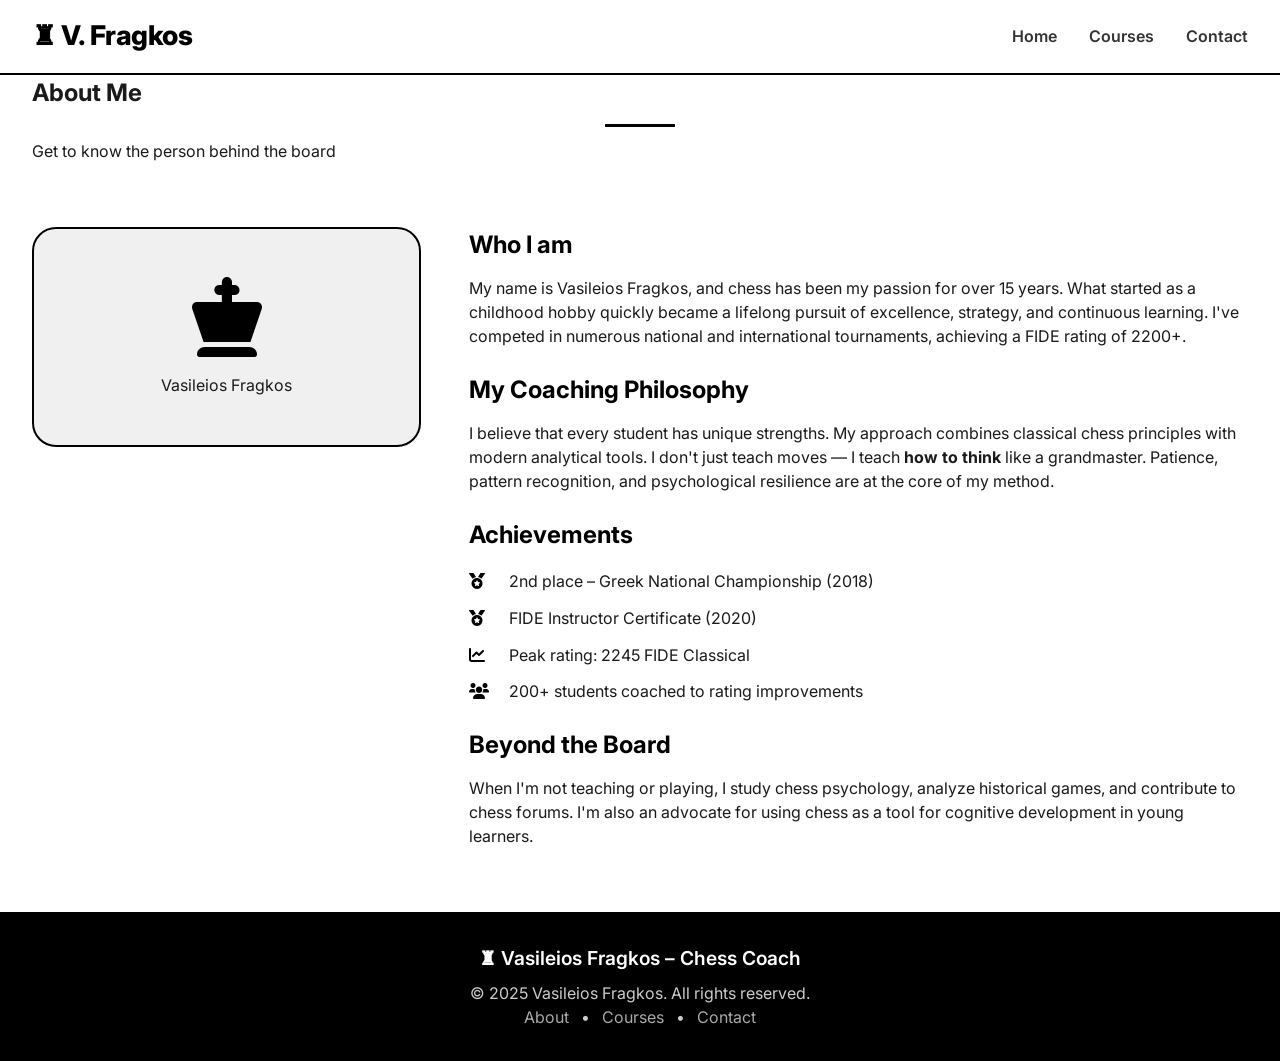
==== aboutme.html @ 3da3194d "Create aboutme.html" ====
<!-- about.html -->
<!DOCTYPE html>
<html lang="en">
<head>
    <meta charset="UTF-8">
    <meta name="viewport" content="width=device-width, initial-scale=1.0">
    <title>Vasileios Fragkos | About Me</title>
    <link href="https://fonts.googleapis.com/css2?family=Inter:opsz,wght@14..32,300;400;600;700;800&display=swap" rel="stylesheet">
    <link rel="stylesheet" href="https://cdnjs.cloudflare.com/ajax/libs/font-awesome/6.0.0-beta3/css/all.min.css">
    <link rel="stylesheet" href="css/style.css">
</head>
<body>
    <nav class="navbar">
        <div class="container nav-container">
            <a href="index.html" class="logo">♜ V. Fragkos</a>
            <ul class="nav-links">
                <li><a href="index.html">Home</a></li>
                <li><a href="courses.html">Courses</a></li>
                <li><a href="contact.html">Contact</a></li>
            </ul>
            <div class="hamburger">
                <span></span><span></span><span></span>
            </div>
        </div>
    </nav>

    <main>
        <section class="page-header">
            <div class="container">
                <h1>About Me</h1>
                <div class="divider"></div>
                <p>Get to know the person behind the board</p>
            </div>
        </section>

        <section class="about-page">
            <div class="container">
                <div class="about-grid-full">
                    <div class="about-portrait">
                        <div class="portrait-placeholder">
                            <i class="fas fa-chess-king"></i>
                            <span>Vasileios Fragkos</span>
                        </div>
                    </div>
                    <div class="about-bio">
                        <h2>Who I am</h2>
                        <p>My name is Vasileios Fragkos, and chess has been my passion for over 15 years. What started as a childhood hobby quickly became a lifelong pursuit of excellence, strategy, and continuous learning. I've competed in numerous national and international tournaments, achieving a FIDE rating of 2200+.</p>
                        
                        <h2>My Coaching Philosophy</h2>
                        <p>I believe that every student has unique strengths. My approach combines classical chess principles with modern analytical tools. I don't just teach moves — I teach <strong>how to think</strong> like a grandmaster. Patience, pattern recognition, and psychological resilience are at the core of my method.</p>
                        
                        <h2>Achievements</h2>
                        <ul class="achievements-list">
                            <li><i class="fas fa-medal"></i> 2nd place – Greek National Championship (2018)</li>
                            <li><i class="fas fa-medal"></i> FIDE Instructor Certificate (2020)</li>
                            <li><i class="fas fa-chart-line"></i> Peak rating: 2245 FIDE Classical</li>
                            <li><i class="fas fa-users"></i> 200+ students coached to rating improvements</li>
                        </ul>
                        
                        <h2>Beyond the Board</h2>
                        <p>When I'm not teaching or playing, I study chess psychology, analyze historical games, and contribute to chess forums. I'm also an advocate for using chess as a tool for cognitive development in young learners.</p>
                    </div>
                </div>
            </div>
        </section>
    </main>

    <footer>
        <div class="container">
            <div class="footer-content">
                <div class="footer-logo">♜ Vasileios Fragkos – Chess Coach</div>
                <p>© 2025 Vasileios Fragkos. All rights reserved.</p>
                <div class="footer-links">
                    <a href="about.html">About</a> • 
                    <a href="courses.html">Courses</a> • 
                    <a href="contact.html">Contact</a>
                </div>
            </div>
        </div>
    </footer>

    <script src="js/main.js"></script>
</body>
</html>
---- css/style.css ----
/* css/style.css */
* {
    margin: 0;
    padding: 0;
    box-sizing: border-box;
}

body {
    font-family: 'Inter', sans-serif;
    background-color: #FFFFFF;
    color: #1a1a1a;
    line-height: 1.5;
    scroll-behavior: smooth;
}

.container {
    max-width: 1280px;
    margin: 0 auto;
    padding: 0 2rem;
}

/* Navigation - Black & White */
.navbar {
    position: sticky;
    top: 0;
    background: #FFFFFF;
    border-bottom: 2px solid #000000;
    z-index: 100;
    padding: 1rem 0;
}

.nav-container {
    display: flex;
    justify-content: space-between;
    align-items: center;
}

.logo {
    font-size: 1.7rem;
    font-weight: 800;
    color: #000000;
    letter-spacing: -0.5px;
    text-decoration: none;
}

.nav-links {
    display: flex;
    gap: 2rem;
    list-style: none;
    align-items: center;
}

.nav-links a {
    text-decoration: none;
    font-weight: 600;
    color: #333333;
    transition: 0.2s;
    padding: 0.5rem 0;
}

.nav-links a:hover, .nav-links a.active {
    color: #000000;
    border-bottom: 2px solid #000000;
}

.hamburger {
    display: none;
    flex-direction: column;
    gap: 5px;
    cursor: pointer;
}

.hamburger span {
    width: 28px;
    height: 2.5px;
    background: #000000;
}

/* Hero Section */
.hero {
    padding: 5rem 0 4rem;
    background: #F8F8F8;
    border-bottom: 1px solid #E0E0E0;
}

.hero-grid {
    display: grid;
    grid-template-columns: 1fr 1fr;
    gap: 3rem;
    align-items: center;
}

.hero-badge {
    background: #000000;
    color: #FFFFFF;
    padding: 0.3rem 1rem;
    border-radius: 50px;
    font-size: 0.85rem;
    font-weight: 600;
    display: inline-block;
    margin-bottom: 1.5rem;
}

.hero-content h1 {
    font-size: 3.3rem;
    line-height: 1.2;
    font-weight: 800;
    margin-bottom: 1.2rem;
    color: #000000;
}

.highlight {
    color: #444444;
    border-bottom: 3px solid #000000;
}

.hero-content p {
    font-size: 1.2rem;
    color: #444444;
    margin-bottom: 2rem;
    max-width: 90%;
}

.btn-primary {
    background: #000000;
    color: #FFFFFF;
    padding: 0.9rem 2rem;
    border-radius: 40px;
    text-decoration: none;
    font-weight: 600;
    transition: 0.2s;
    display: inline-flex;
    align-items: center;
    gap: 8px;
    border: none;
    cursor: pointer;
}

.btn-primary:hover {
    background: #333333;
    transform: translateY(-2px);
}

.btn-outline {
    background: transparent;
    border: 2px solid #000000;
    padding: 0.9rem 2rem;
    border-radius: 40px;
    text-decoration: none;
    font-weight: 600;
    color: #000000;
    transition: 0.2s;
    display: inline-flex;
    align-items: center;
    gap: 8px;
}

.btn-outline:hover {
    background: #000000;
    color: #FFFFFF;
}

.hero-stats {
    display: flex;
    gap: 2rem;
    margin-top: 1rem;
}

.hero-stats div {
    font-weight: 500;
    color: #555555;
}

.hero-stats span {
    font-weight: 800;
    font-size: 1.5rem;
    color: #000000;
    display: block;
}

.hero-visual {
    position: relative;
    height: 350px;
    background-image: repeating-linear-gradient(0deg, #00000020 0px, #00000020 1px, transparent 1px, transparent 40px),
                      repeating-linear-gradient(90deg, #00000020 0px, #00000020 1px, transparent 1px, transparent 40px);
    border-radius: 20px;
    display: flex;
    align-items: center;
    justify-content: center;
}

.floating-piece {
    font-size: 6rem;
    animation: float 4s infinite;
    filter: drop-shadow(4px 4px 8px rgba(0,0,0,0.2));
}

@keyframes float {
    0% { transform: translateY(0px); }
    50% { transform: translateY(-15px); }
    100% { transform: translateY(0px); }
}

/* Section Header */
.section-header {
    text-align: center;
    margin-bottom: 3rem;
}

.section-header h2 {
    font-size: 2.3rem;
    margin-bottom: 0.7rem;
    color: #000000;
}

.divider {
    width: 70px;
    height: 3px;
    background: #000000;
    margin: 0.8rem auto;
}

/* Courses Grid on Main Page */
.courses-section {
    padding: 5rem 0;
    background: #FFFFFF;
}

.courses-grid {
    display: grid;
    grid-template-columns: repeat(auto-fit, minmax(320px, 1fr));
    gap: 2rem;
    max-width: 900px;
    margin: 0 auto;
}

.course-card {
    background: #F8F8F8;
    border: 1px solid #E0E0E0;
    border-radius: 24px;
    padding: 2rem;
    transition: transform 0.2s;
    text-align: center;
}

.course-card.featured {
    border: 2px solid #000000;
    position: relative;
}

.featured-badge {
    position: absolute;
    top: -12px;
    right: 20px;
    background: #000000;
    color: white;
    padding: 0.2rem 1rem;
    border-radius: 30px;
    font-size: 0.75rem;
    font-weight: 600;
}

.course-icon i {
    font-size: 3rem;
    color: #000000;
    margin-bottom: 1rem;
}

.course-card h3 {
    font-size: 1.6rem;
    margin-bottom: 1rem;
}

.course-features {
    list-style: none;
    margin: 1.5rem 0;
    text-align: left;
    display: inline-block;
}

.course-features li {
    margin: 0.6rem 0;
    display: flex;
    align-items: center;
    gap: 8px;
}

.course-features i {
    color: #000000;
    font-size: 0.9rem;
}

.card-link {
    display: inline-block;
    text-decoration: none;
    font-weight: 600;
    color: #000000;
    border-bottom: 1px solid #000;
    margin-top: 1rem;
}

/* Teaching Methods (Replaces Testimonials) */
.teaching-methods {
    padding: 5rem 0;
    background: #F8F8F8;
    border-top: 1px solid #E0E0E0;
    border-bottom: 1px solid #E0E0E0;
}

.methods-grid {
    display: grid;
    grid-template-columns: repeat(auto-fit, minmax(250px, 1fr));
    gap: 2rem;
}

.method-card {
    background: #FFFFFF;
    padding: 2rem;
    border-radius: 20px;
    text-align: center;
    border: 1px solid #E0E0E0;
}

.method-card i {
    font-size: 2.5rem;
    color: #000000;
    margin-bottom: 1rem;
}

.method-card h3 {
    margin-bottom: 0.8rem;
}

/* Courses Detailed Page */
.courses-detailed {
    padding: 4rem 0;
}

.courses-full-grid {
    display: grid;
    grid-template-columns: repeat(auto-fit, minmax(350px, 1fr));
    gap: 2rem;
    margin-bottom: 2rem;
}

.course-full-card {
    background: #F8F8F8;
    border: 1px solid #E0E0E0;
    border-radius: 24px;
    padding: 2rem;
}

.course-full-card.featured {
    border: 2px solid #000000;
    position: relative;
}

.course-header {
    display: flex;
    align-items: center;
    gap: 1rem;
    margin-bottom: 1.5rem;
}

.course-header i {
    font-size: 2.5rem;
    color: #000000;
}

.course-full-card h3 {
    margin: 1.5rem 0 0.5rem;
}

.course-full-card ul {
    margin: 1rem 0 1.5rem;
    padding-left: 1.5rem;
}

.course-full-card li {
    margin: 0.5rem 0;
}

.course-note {
    text-align: center;
    background: #F8F8F8;
    padding: 1rem;
    border-radius: 50px;
    border: 1px solid #E0E0E0;
    margin-top: 2rem;
}

/* About Page */
.about-page {
    padding: 4rem 0;
}

.about-grid-full {
    display: grid;
    grid-template-columns: 1fr 2fr;
    gap: 3rem;
    align-items: start;
}

.portrait-placeholder {
    background: #F0F0F0;
    border: 2px solid #000000;
    border-radius: 24px;
    padding: 3rem;
    text-align: center;
}

.portrait-placeholder i {
    font-size: 5rem;
    color: #000;
    display: block;
    margin-bottom: 1rem;
}

.about-bio h2 {
    margin: 1.5rem 0 0.8rem;
    font-size: 1.5rem;
    color: #000;
}

.about-bio h2:first-of-type {
    margin-top: 0;
}

.achievements-list {
    list-style: none;
    margin: 1rem 0;
}

.achievements-list li {
    margin: 0.8rem 0;
    display: flex;
    align-items: center;
    gap: 12px;
}

.achievements-list i {
    width: 28px;
    color: #000000;
}

/* Contact Page */
.contact-page {
    padding: 4rem 0;
}

.contact-grid {
    display: grid;
    grid-template-columns: 1fr 1fr;
    gap: 3rem;
}

.contact-methods {
    margin: 2rem 0;
}

.contact-method {
    display: flex;
    align-items: center;
    gap: 1rem;
    margin-bottom: 1.5rem;
}

.contact-method i {
    font-size: 1.8rem;
    width: 50px;
    color: #000000;
}

.platform-links {
    display: flex;
    flex-direction: column;
    gap: 1rem;
    margin: 1.5rem 0;
}

.platform-btn {
    background: #F0F0F0;
    border: 1px solid #000000;
    padding: 0.8rem 1rem;
    text-decoration: none;
    color: #000000;
    font-weight: 600;
    text-align: center;
    border-radius: 50px;
    transition: 0.2s;
}

.platform-btn:hover {
    background: #000000;
    color: #FFFFFF;
}

.availability {
    margin-top: 2rem;
    padding: 1rem;
    background: #F8F8F8;
    border-radius: 16px;
}

.contact-form-detailed {
    background: #F8F8F8;
    padding: 2rem;
    border-radius: 24px;
    border: 1px solid #E0E0E0;
}

.form-group {
    margin-bottom: 1rem;
}

.form-group input, .form-group select, .form-group textarea {
    width: 100%;
    padding: 0.9rem;
    border: 1px solid #CCCCCC;
    border-radius: 12px;
    font-family: inherit;
    background: #FFFFFF;
}

.form-note {
    font-size: 0.8rem;
    color: #666;
    margin-top: 1rem;
    text-align: center;
}

/* Footer */
footer {
    background: #000000;
    color: #CCCCCC;
    text-align: center;
    padding: 2rem 0;
}

.footer-logo {
    font-size: 1.2rem;
    font-weight: 600;
    margin-bottom: 0.5rem;
    color: #FFFFFF;
}

.footer-links a {
    color: #AAAAAA;
    text-decoration: none;
    margin: 0 0.5rem;
}

.footer-links a:hover {
    color: #FFFFFF;
}

/* Responsive */
@media (max-width: 860px) {
    .hero-grid, .about-grid-full, .contact-grid {
        grid
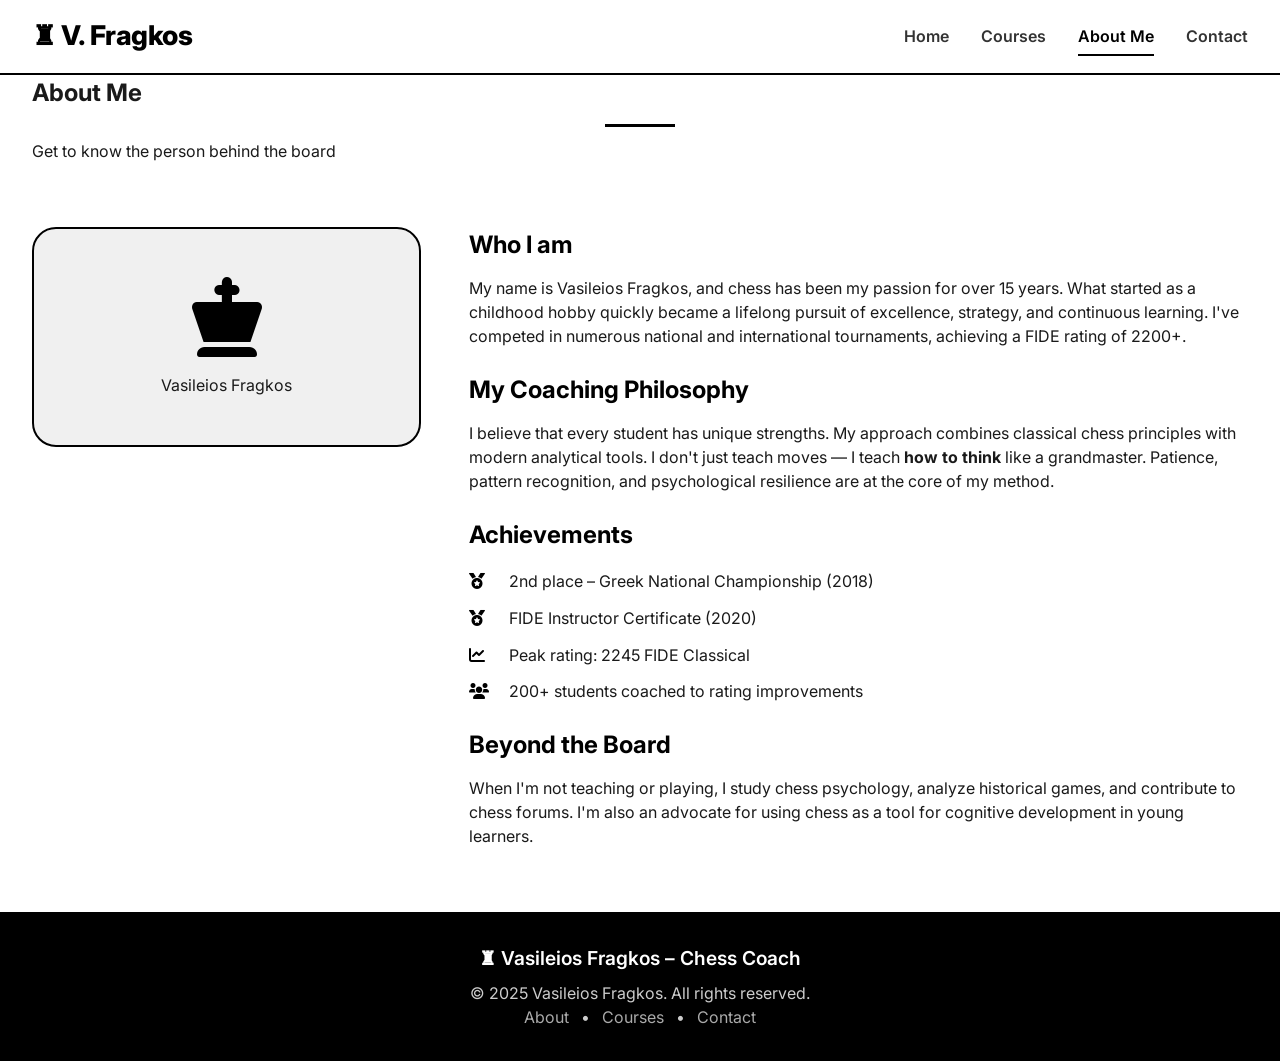
==== commit f723b44c: "Update aboutme.html" ====
--- a/aboutme.html
+++ b/aboutme.html
@@ -16,6 +16,7 @@
             <ul class="nav-links">
                 <li><a href="index.html">Home</a></li>
                 <li><a href="courses.html">Courses</a></li>
+                <li><a href="aboutme.html" class="active">About Me</a></li>
                 <li><a href="contact.html">Contact</a></li>
             </ul>
             <div class="hamburger">
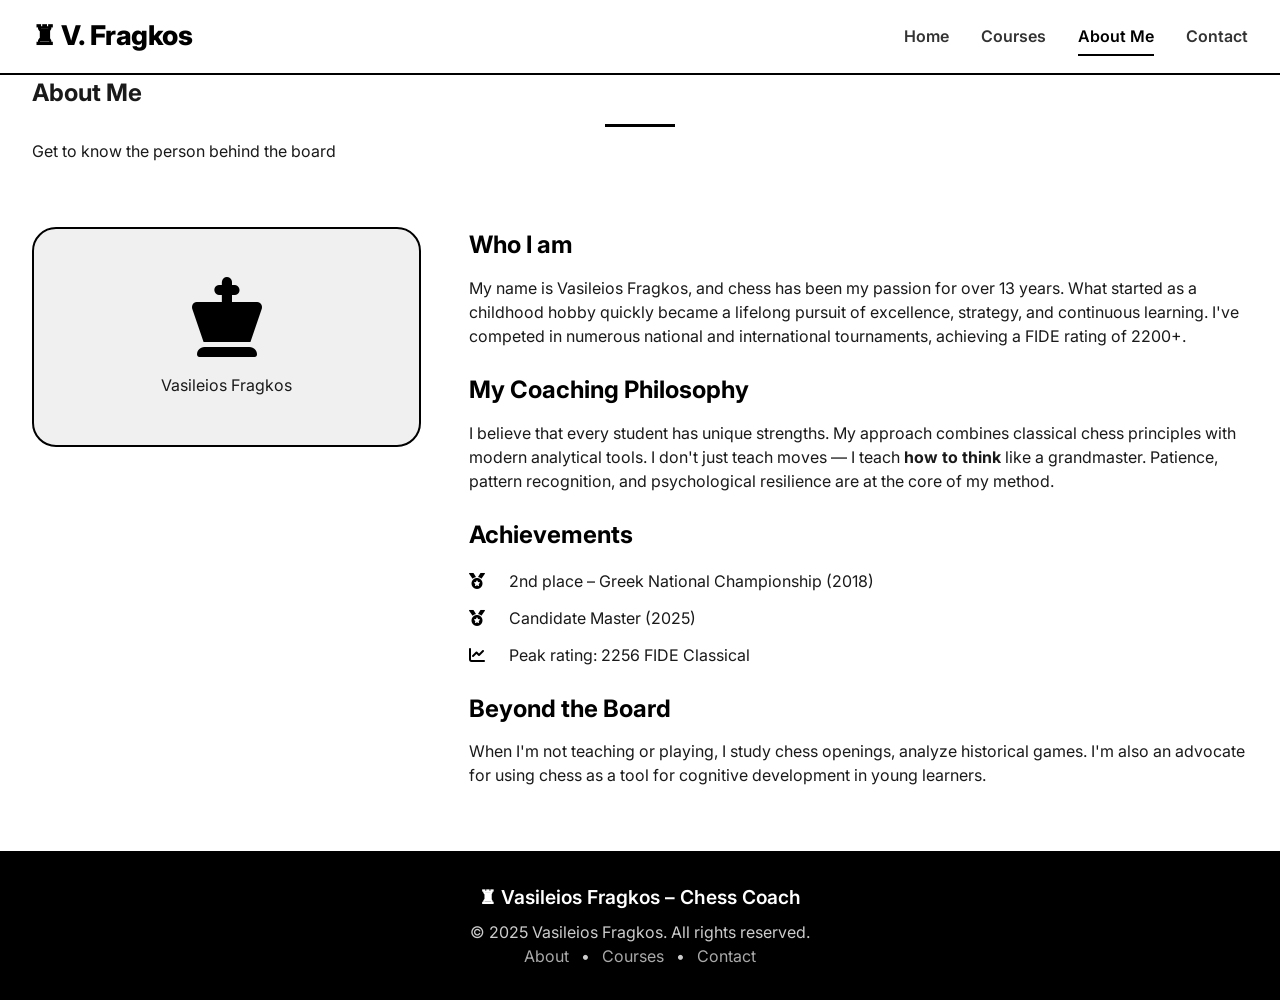
==== commit e2dc9d20: "Update aboutme.html" ====
--- a/aboutme.html
+++ b/aboutme.html
@@ -45,7 +45,7 @@
                     </div>
                     <div class="about-bio">
                         <h2>Who I am</h2>
-                        <p>My name is Vasileios Fragkos, and chess has been my passion for over 15 years. What started as a childhood hobby quickly became a lifelong pursuit of excellence, strategy, and continuous learning. I've competed in numerous national and international tournaments, achieving a FIDE rating of 2200+.</p>
+                        <p>My name is Vasileios Fragkos, and chess has been my passion for over 13 years. What started as a childhood hobby quickly became a lifelong pursuit of excellence, strategy, and continuous learning. I've competed in numerous national and international tournaments, achieving a FIDE rating of 2200+.</p>
                         
                         <h2>My Coaching Philosophy</h2>
                         <p>I believe that every student has unique strengths. My approach combines classical chess principles with modern analytical tools. I don't just teach moves — I teach <strong>how to think</strong> like a grandmaster. Patience, pattern recognition, and psychological resilience are at the core of my method.</p>
@@ -53,13 +53,12 @@
                         <h2>Achievements</h2>
                         <ul class="achievements-list">
                             <li><i class="fas fa-medal"></i> 2nd place – Greek National Championship (2018)</li>
-                            <li><i class="fas fa-medal"></i> FIDE Instructor Certificate (2020)</li>
-                            <li><i class="fas fa-chart-line"></i> Peak rating: 2245 FIDE Classical</li>
-                            <li><i class="fas fa-users"></i> 200+ students coached to rating improvements</li>
+                            <li><i class="fas fa-medal"></i> Candidate Master (2025)</li>
+                            <li><i class="fas fa-chart-line"></i> Peak rating: 2256 FIDE Classical</li>
                         </ul>
                         
                         <h2>Beyond the Board</h2>
-                        <p>When I'm not teaching or playing, I study chess psychology, analyze historical games, and contribute to chess forums. I'm also an advocate for using chess as a tool for cognitive development in young learners.</p>
+                        <p>When I'm not teaching or playing, I study chess openings, analyze historical games. I'm also an advocate for using chess as a tool for cognitive development in young learners.</p>
                     </div>
                 </div>
             </div>
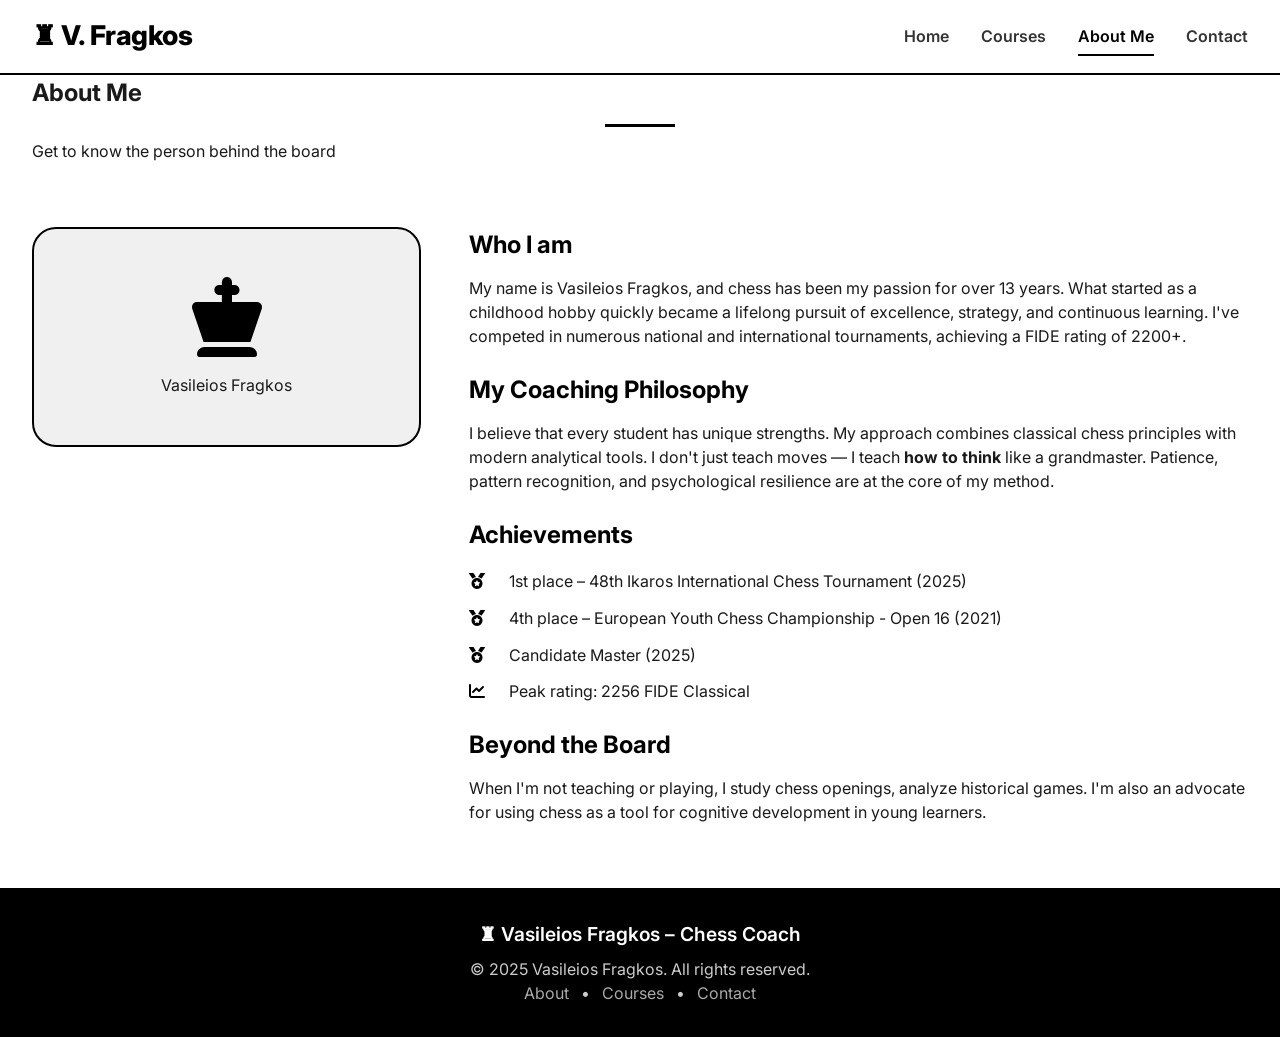
==== commit d5cc0c2a: "Update aboutme.html" ====
--- a/aboutme.html
+++ b/aboutme.html
@@ -52,7 +52,8 @@
                         
                         <h2>Achievements</h2>
                         <ul class="achievements-list">
-                            <li><i class="fas fa-medal"></i> 2nd place – Greek National Championship (2018)</li>
+                            <li><i class="fas fa-medal"></i> 1st place – 48th Ikaros International Chess Tournament (2025)</li>
+                            <li><i class="fas fa-medal"></i> 4th place – European Youth Chess Championship - Open 16 (2021)</li>
                             <li><i class="fas fa-medal"></i> Candidate Master (2025)</li>
                             <li><i class="fas fa-chart-line"></i> Peak rating: 2256 FIDE Classical</li>
                         </ul>
